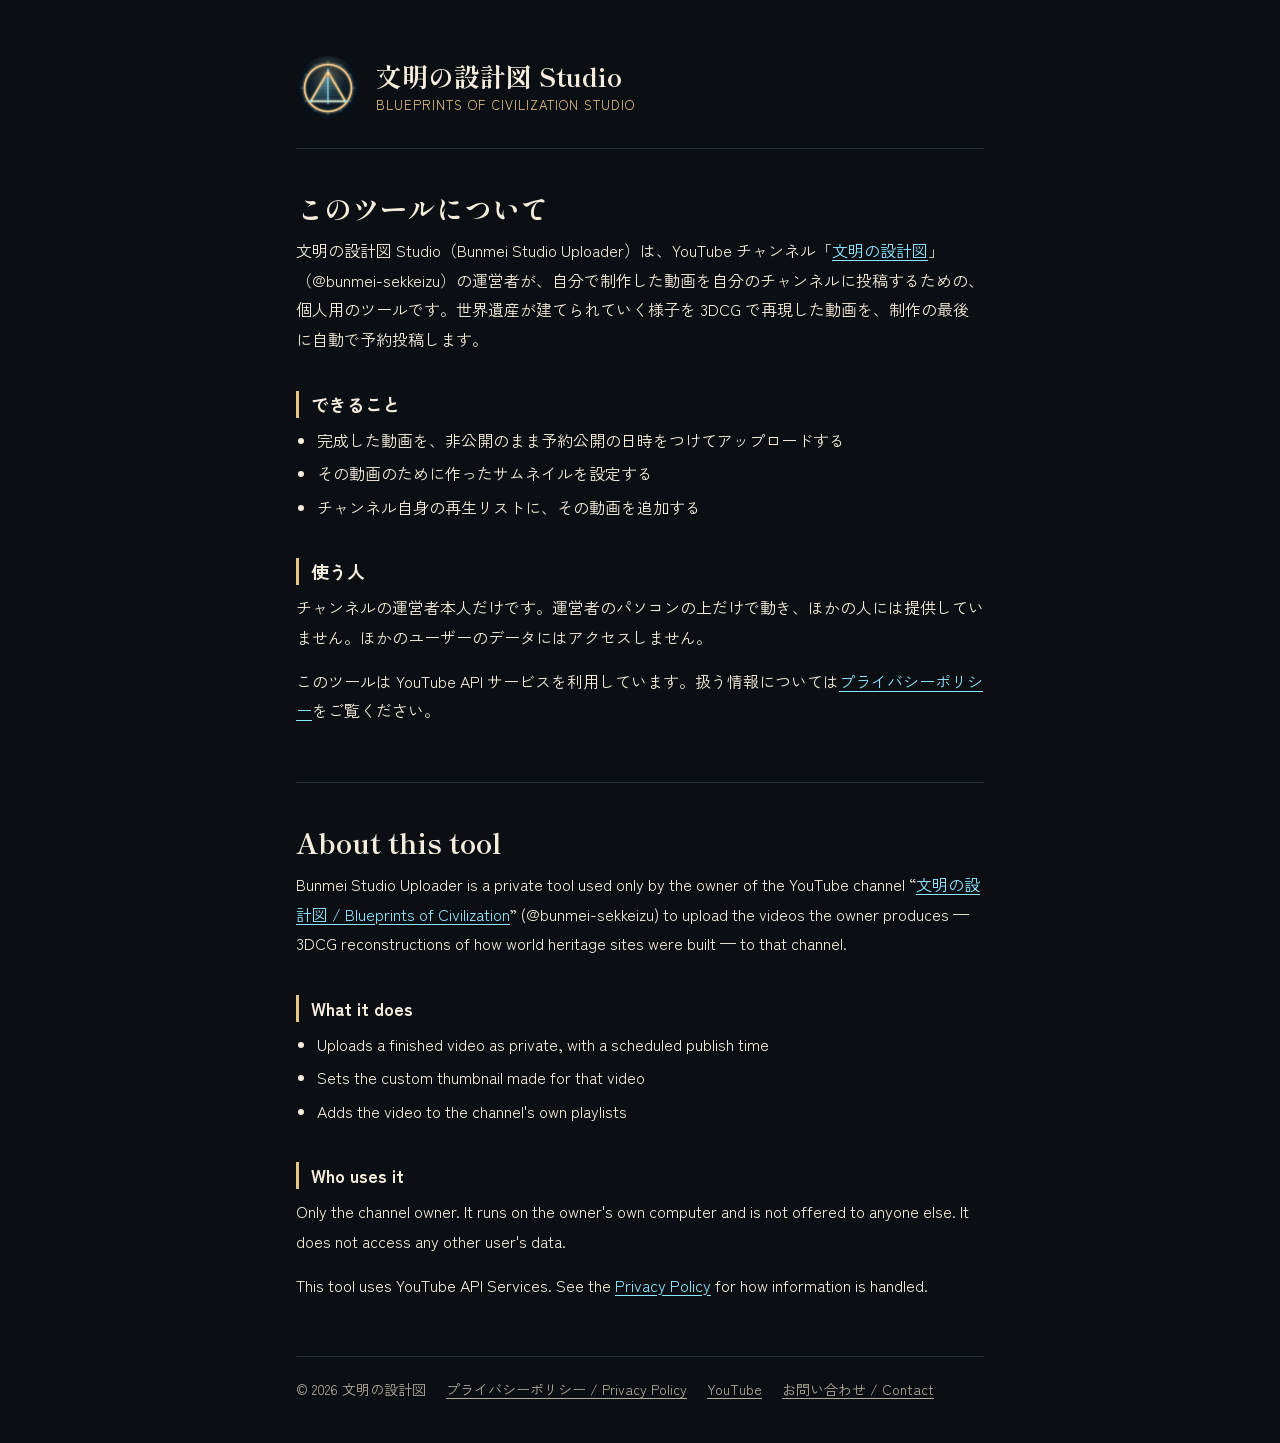
==== index.html @ 02f51215 "文明の設計図 Studio の紹介ページとプライバシーポリシーを追加する Co-Authored-By: Claude Opus 5.5 <noreply@anthropic.com>" ====
<!doctype html>
<html lang="ja">
<head>
  <meta charset="utf-8">
  <meta name="viewport" content="width=device-width, initial-scale=1">
  <title>文明の設計図 Studio</title>
  <meta name="description" content="YouTube チャンネル「文明の設計図」の運営者が、自分で制作した動画を自分のチャンネルに予約投稿するための個人用ツールです。">
  <link rel="icon" href="icon.png">
  <link rel="preconnect" href="https://fonts.googleapis.com">
  <link rel="preconnect" href="https://fonts.gstatic.com" crossorigin>
  <link href="https://fonts.googleapis.com/css2?family=Shippori+Mincho:wght@700&family=Zen+Kaku+Gothic+New:wght@400;700&display=swap" rel="stylesheet">
  <link rel="stylesheet" href="style.css">
</head>
<body>
<main>
  <header class="site">
    <img src="icon.png" alt="">
    <div>
      <div class="name">文明の設計図 Studio</div>
      <div class="sub">BLUEPRINTS OF CIVILIZATION STUDIO</div>
    </div>
  </header>

  <h1>このツールについて</h1>
  <p>文明の設計図 Studio（Bunmei Studio Uploader）は、YouTube チャンネル「<a href="https://www.youtube.com/@bunmei-sekkeizu">文明の設計図</a>」（@bunmei-sekkeizu）の運営者が、自分で制作した動画を自分のチャンネルに投稿するための、個人用のツールです。世界遺産が建てられていく様子を 3DCG で再現した動画を、制作の最後に自動で予約投稿します。</p>

  <h2>できること</h2>
  <ul>
    <li>完成した動画を、非公開のまま予約公開の日時をつけてアップロードする</li>
    <li>その動画のために作ったサムネイルを設定する</li>
    <li>チャンネル自身の再生リストに、その動画を追加する</li>
  </ul>

  <h2>使う人</h2>
  <p>チャンネルの運営者本人だけです。運営者のパソコンの上だけで動き、ほかの人には提供していません。ほかのユーザーのデータにはアクセスしません。</p>
  <p>このツールは YouTube API サービスを利用しています。扱う情報については<a href="privacy.html">プライバシーポリシー</a>をご覧ください。</p>

  <section class="lang" lang="en">
    <h1>About this tool</h1>
    <p>
      Bunmei Studio Uploader is a private tool used only by the owner of the YouTube channel
      “<a href="https://www.youtube.com/@bunmei-sekkeizu">文明の設計図 / Blueprints of Civilization</a>” (@bunmei-sekkeizu)
      to upload the videos the owner produces — 3DCG reconstructions of how world heritage sites were built — to that channel.
    </p>
    <h2>What it does</h2>
    <ul>
      <li>Uploads a finished video as private, with a scheduled publish time</li>
      <li>Sets the custom thumbnail made for that video</li>
      <li>Adds the video to the channel's own playlists</li>
    </ul>
    <h2>Who uses it</h2>
    <p>
      Only the channel owner. It runs on the owner's own computer and is not offered to anyone else.
      It does not access any other user's data.
    </p>
    <p>
      This tool uses YouTube API Services. See the <a href="privacy.html#en">Privacy Policy</a> for how information is handled.
    </p>
  </section>

  <footer>
    <span>© 2026 文明の設計図</span>
    <a href="privacy.html">プライバシーポリシー / Privacy Policy</a>
    <a href="https://www.youtube.com/@bunmei-sekkeizu">YouTube</a>
    <a href="https://github.com/tatsuyamenou/bunmei-studio/issues">お問い合わせ / Contact</a>
  </footer>
</main>
</body>
</html>
---- style.css ----
:root {
  color-scheme: dark;
  --bg: #0b0e12;
  --panel: #12171d;
  --line: #243039;
  --ink: #f4ecdc;
  --muted: #b3ab9c;
  --gold: #e8c688;
  --cyan: #8fe6ff;
}

* { box-sizing: border-box; }

html { -webkit-text-size-adjust: 100%; }

body {
  margin: 0;
  background: var(--bg);
  color: var(--ink);
  font-family: 'Zen Kaku Gothic New', 'Hiragino Sans', 'Noto Sans JP', system-ui, sans-serif;
  font-size: 16px;
  line-height: 1.85;
}

main {
  max-width: 720px;
  margin: 0 auto;
  padding: 56px 16px 40px;
}

header.site {
  display: flex;
  align-items: center;
  gap: 16px;
  padding-bottom: 28px;
  border-bottom: 1px solid var(--line);
}
header.site img { width: 64px; height: 64px; border-radius: 50%; flex: none; }
header.site a { color: inherit; text-decoration: none; }
.name { font-family: 'Shippori Mincho', serif; font-size: 26px; font-weight: 700; line-height: 1.3; }
.sub { color: var(--gold); font-size: 13px; letter-spacing: 0.08em; }

h1 { font-family: 'Shippori Mincho', serif; font-size: 28px; line-height: 1.4; margin: 40px 0 8px; }
h2 {
  font-size: 18px;
  margin: 36px 0 8px;
  padding-left: 12px;
  border-left: 3px solid var(--gold);
  line-height: 1.5;
}
p, ul { margin: 0 0 14px; }
ul { padding-left: 1.3em; }
li { margin-bottom: 4px; }
a { color: var(--cyan); text-underline-offset: 3px; overflow-wrap: anywhere; }
.meta { color: var(--muted); font-size: 14px; }

.lang {
  margin-top: 56px;
  padding-top: 8px;
  border-top: 1px solid var(--line);
}
.lang > h1 { margin-top: 32px; }

.note {
  background: var(--panel);
  border: 1px solid var(--line);
  border-radius: 8px;
  padding: 14px 16px;
  margin: 20px 0;
}

footer {
  margin-top: 56px;
  padding-top: 20px;
  border-top: 1px solid var(--line);
  color: var(--muted);
  font-size: 14px;
  display: flex;
  flex-wrap: wrap;
  gap: 8px 20px;
}
footer a { color: var(--muted); }
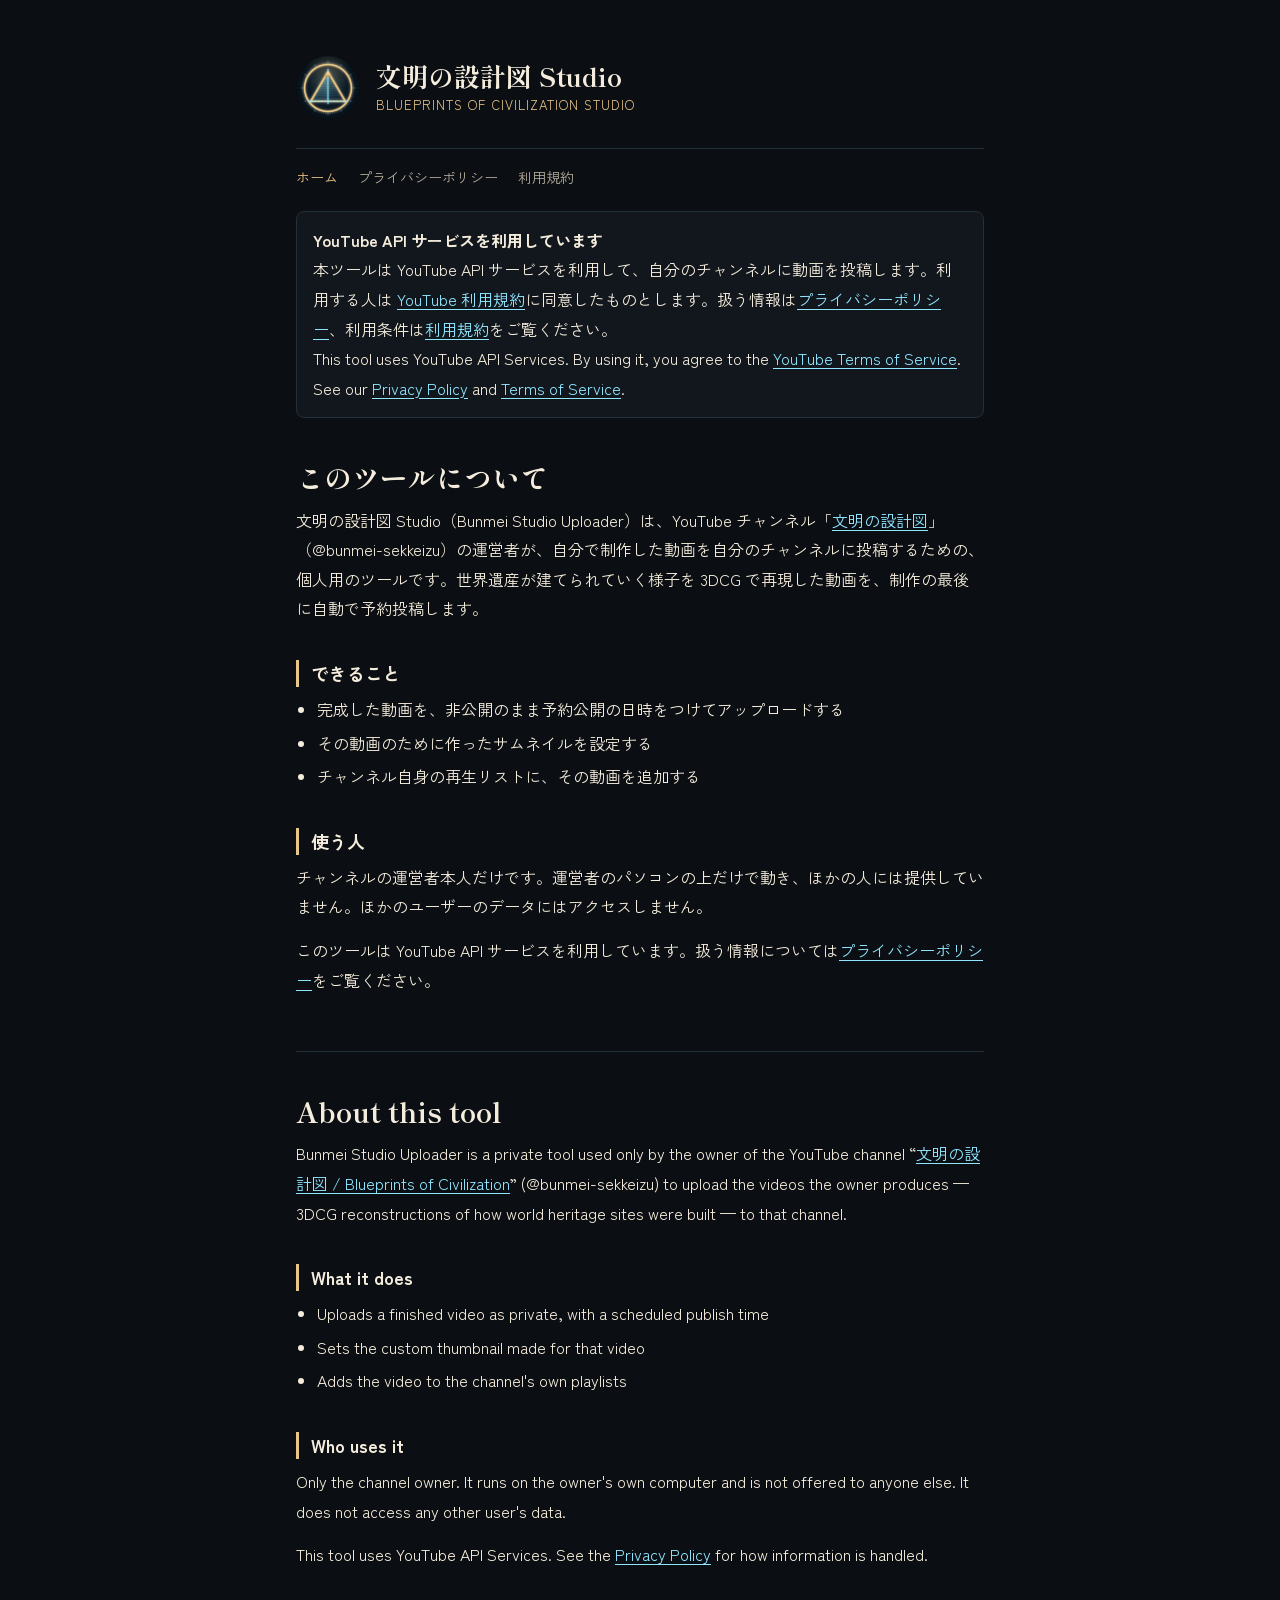
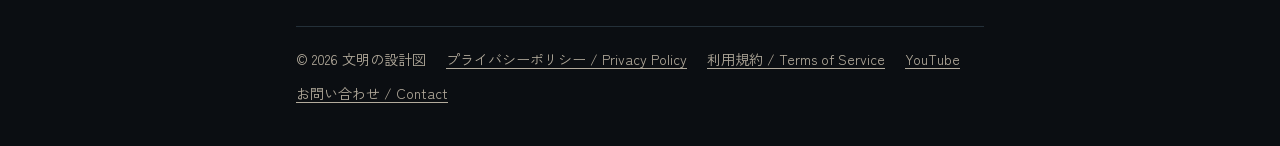
==== commit c35ad192: "利用規約のページを追加し、各ページに YouTube API サービスの表示と相互リンクを置く Co-Authored-By: Claude Opus 5.5 <noreply@anthropic.c" ====
--- a/index.html
+++ b/index.html
@@ -20,6 +20,13 @@
       <div class="sub">BLUEPRINTS OF CIVILIZATION STUDIO</div>
     </div>
   </header>
+  <nav class="links"><a href="./" aria-current="page">ホーム</a><a href="privacy.html">プライバシーポリシー</a><a href="terms.html">利用規約</a></nav>
+
+  <div class="note">
+    <strong>YouTube API サービスを利用しています</strong><br>
+    本ツールは YouTube API サービスを利用して、自分のチャンネルに動画を投稿します。利用する人は <a href="https://www.youtube.com/t/terms">YouTube 利用規約</a>に同意したものとします。扱う情報は<a href="privacy.html">プライバシーポリシー</a>、利用条件は<a href="terms.html">利用規約</a>をご覧ください。<br>
+    <span lang="en">This tool uses YouTube API Services. By using it, you agree to the <a href="https://www.youtube.com/t/terms">YouTube Terms of Service</a>. See our <a href="privacy.html#en">Privacy Policy</a> and <a href="terms.html#en">Terms of Service</a>.</span>
+  </div>
 
   <h1>このツールについて</h1>
   <p>文明の設計図 Studio（Bunmei Studio Uploader）は、YouTube チャンネル「<a href="https://www.youtube.com/@bunmei-sekkeizu">文明の設計図</a>」（@bunmei-sekkeizu）の運営者が、自分で制作した動画を自分のチャンネルに投稿するための、個人用のツールです。世界遺産が建てられていく様子を 3DCG で再現した動画を、制作の最後に自動で予約投稿します。</p>
@@ -61,6 +68,7 @@
   <footer>
     <span>© 2026 文明の設計図</span>
     <a href="privacy.html">プライバシーポリシー / Privacy Policy</a>
+    <a href="terms.html">利用規約 / Terms of Service</a>
     <a href="https://www.youtube.com/@bunmei-sekkeizu">YouTube</a>
     <a href="https://github.com/tatsuyamenou/bunmei-studio/issues">お問い合わせ / Contact</a>
   </footer>
--- a/style.css
+++ b/style.css
@@ -40,6 +40,10 @@
 .name { font-family: 'Shippori Mincho', serif; font-size: 26px; font-weight: 700; line-height: 1.3; }
 .sub { color: var(--gold); font-size: 13px; letter-spacing: 0.08em; }
 
+nav.links { display: flex; flex-wrap: wrap; gap: 6px 20px; margin-top: 16px; font-size: 14px; }
+nav.links a { color: var(--muted); text-decoration: none; }
+nav.links a:hover, nav.links a[aria-current] { color: var(--gold); }
+
 h1 { font-family: 'Shippori Mincho', serif; font-size: 28px; line-height: 1.4; margin: 40px 0 8px; }
 h2 {
   font-size: 18px;
